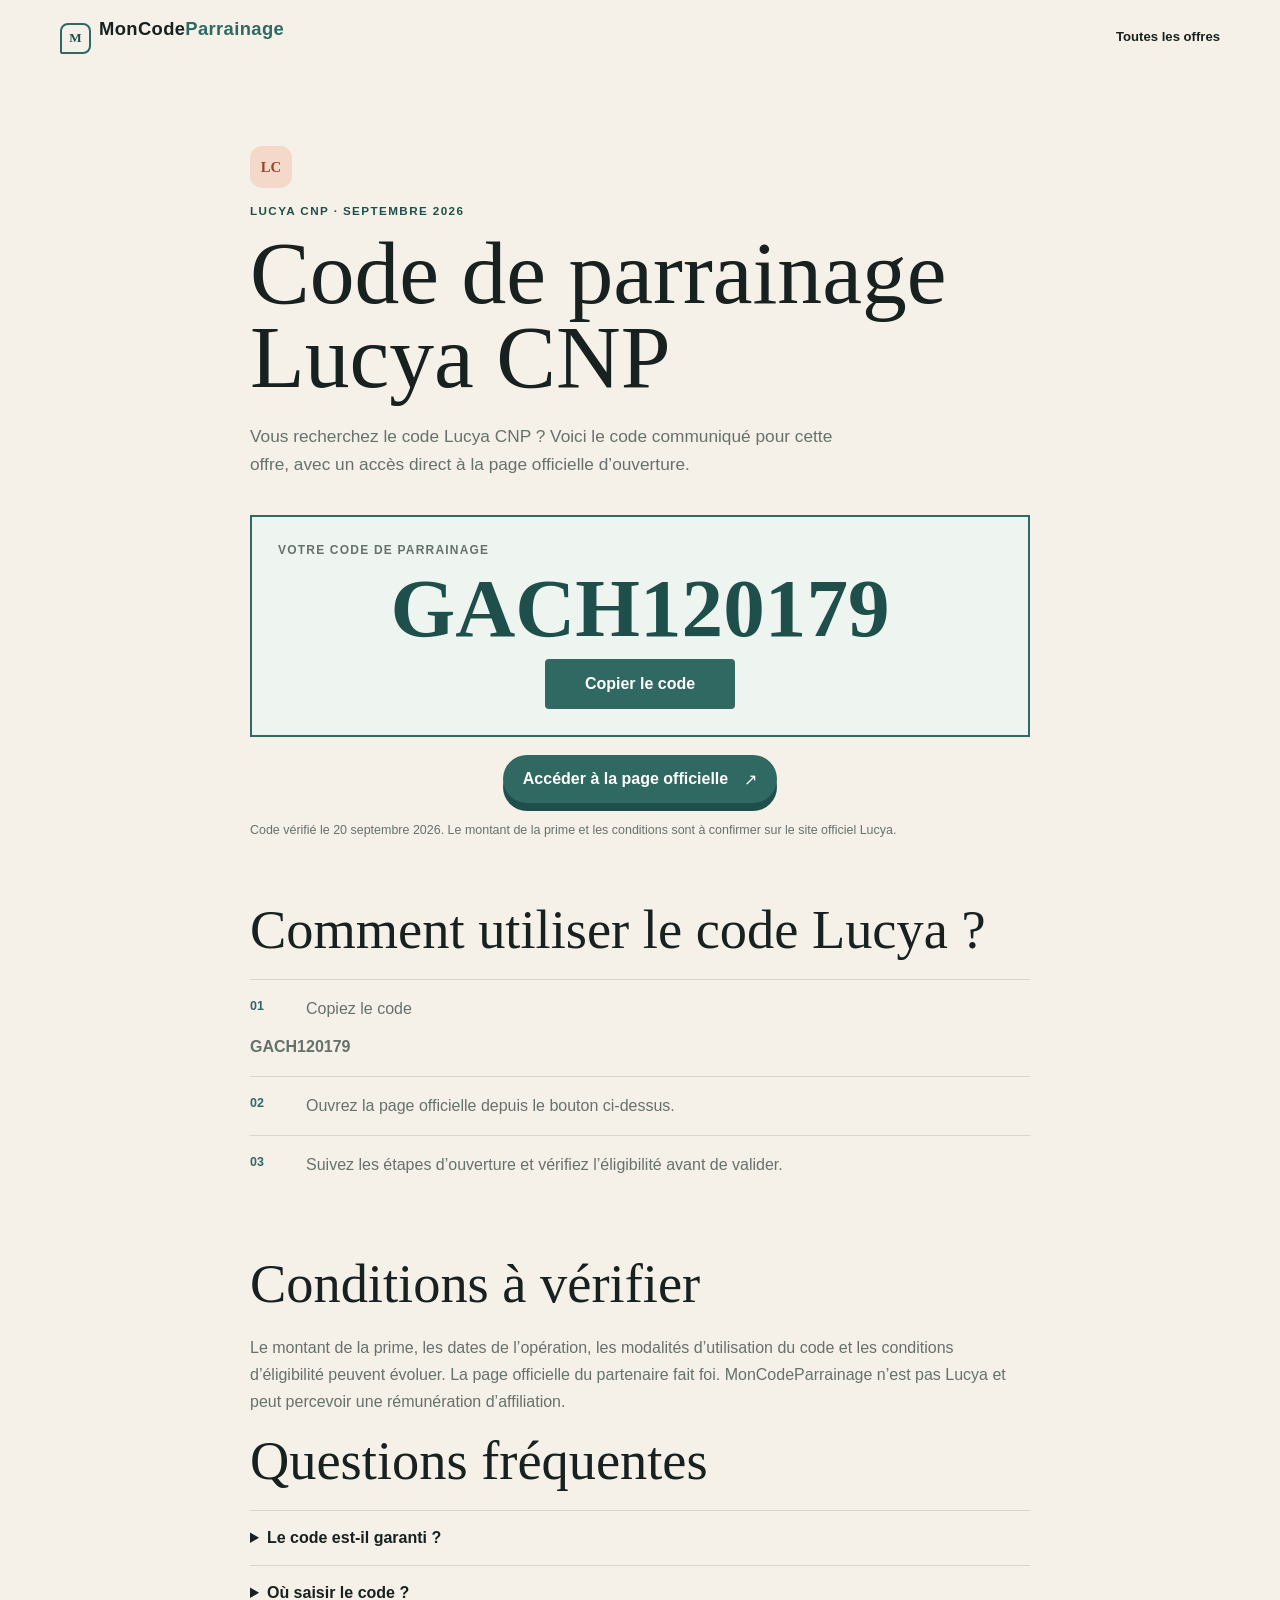
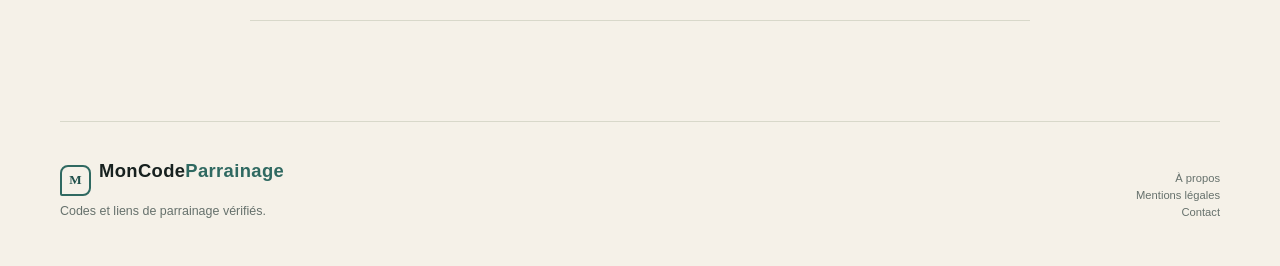
==== code-lucya-cnp/index.html @ 613544d9 "Initial version du site" ====
<!doctype html>
<html lang="fr">
  <head>
    <meta charset="utf-8">
    <meta name="viewport" content="width=device-width, initial-scale=1">
    <title>Code Lucya CNP septembre 2026 : GACH120179 | MonCodeParrainage</title>
    <meta name="description" content="Code de parrainage Lucya CNP : GACH120179. Vérifiez les conditions de septembre 2026 et accédez directement à la page officielle.">
    <meta name="robots" content="index, follow">
    <link rel="canonical" href="https://moncodeparrainage.fr/code-lucya-cnp/">
    <meta property="og:type" content="article">
    <meta property="og:title" content="Code Lucya CNP septembre 2026 : GACH120179">
    <meta property="og:description" content="Le code de parrainage Lucya CNP et le lien officiel, avec les conditions à vérifier.">
    <meta property="og:url" content="https://moncodeparrainage.fr/code-lucya-cnp/">
    <link rel="stylesheet" href="../styles.css?v=2">
    <script src="../offer-page.js" defer></script>
    <script type="application/ld+json">{"@context":"https://schema.org","@type":"WebPage","name":"Code Lucya CNP septembre 2026","url":"https://moncodeparrainage.fr/code-lucya-cnp/","dateModified":"2026-09-20","inLanguage":"fr-FR"}</script>
  </head>
  <body>
    <header class="site-header"><a class="brand" href="../" aria-label="MonCodeParrainage, accueil">MonCode<span>Parrainage</span></a><nav aria-label="Navigation principale"><a href="../#offres">Toutes les offres</a></nav></header>
    <main class="detail-main">
      <article class="detail-article">
        <span class="partner-mark partner-mark--lucya" aria-hidden="true">LC</span><p class="eyebrow">Lucya CNP · Septembre 2026</p>
        <h1>Code de parrainage Lucya CNP</h1>
        <p class="detail-intro">Vous recherchez le code Lucya CNP ? Voici le code communiqué pour cette offre, avec un accès direct à la page officielle d’ouverture.</p>
        <section class="code-hero" aria-labelledby="code-title"><p id="code-title" class="code-hero__label">Votre code de parrainage</p><strong>GACH120179</strong><button type="button" data-copy-code="GACH120179">Copier le code</button></section>
        <a class="button button--primary detail-cta" href="https://www.assurancevie.com/informations/ouvrir-un-contrat.html?utm_source=Parrainage_Espace-client&utm_medium=Espace-client&utm_campaign=Parrainage_Espace-client" rel="sponsored noopener" target="_blank">Accéder à la page officielle <span aria-hidden="true">↗</span></a>
        <p class="update-note">Code vérifié le <time datetime="2026-09-20">20 septembre 2026</time>. Le montant de la prime et les conditions sont à confirmer sur le site officiel Lucya.</p>
        <h2>Comment utiliser le code Lucya ?</h2>
        <ol class="detail-steps"><li>Copiez le code <strong>GACH120179</strong>.</li><li>Ouvrez la page officielle depuis le bouton ci-dessus.</li><li>Suivez les étapes d’ouverture et vérifiez l’éligibilité avant de valider.</li></ol>
        <h2>Conditions à vérifier</h2>
        <p>Le montant de la prime, les dates de l’opération, les modalités d’utilisation du code et les conditions d’éligibilité peuvent évoluer. La page officielle du partenaire fait foi. MonCodeParrainage n’est pas Lucya et peut percevoir une rémunération d’affiliation.</p>
        <section class="faq-list detail-faq" aria-labelledby="faq-title"><h2 id="faq-title">Questions fréquentes</h2><details><summary>Le code est-il garanti ?</summary><p>Non. Le code est communiqué à titre informatif et doit être accepté par Lucya selon les conditions en vigueur.</p></details><details><summary>Où saisir le code ?</summary><p>Suivez la procédure sur la page officielle Lucya. Le partenaire indiquera le moment où le code peut être utilisé.</p></details></section>
      </article>
    </main>
    <footer class="site-footer"><div><a class="brand" href="../">MonCode<span>Parrainage</span></a><p>Codes et liens de parrainage vérifiés.</p></div><div class="footer-meta"><a href="../a-propos/">À propos</a><a href="../mentions-legales/">Mentions légales</a><a href="../contact/">Contact</a></div></footer>
  </body>
</html>
---- styles.css ----
:root {
  --ink: #17211f;
  --muted: #66716c;
  --paper: #f5f1e8;
  --surface: #fffdf8;
  --line: #d8d8ca;
  --accent: #2f6961;
  --accent-dark: #1f4f4a;
  --mint: #dce9dd;
  --max-width: 1160px;
  font-family: "Trebuchet MS", "Segoe UI", sans-serif;
  color: var(--ink);
  background: var(--paper);
  font-synthesis: none;
}

* { box-sizing: border-box; }
html { scroll-behavior: smooth; }
body { margin: 0; background: var(--paper); }
a { color: inherit; }
.site-header, main > section, .site-footer { width: min(calc(100% - 40px), var(--max-width)); margin-inline: auto; }
.site-header { display: flex; align-items: center; justify-content: space-between; min-height: 72px; }
.brand { color: var(--ink); font-size: 1.15rem; font-weight: 800; letter-spacing: .02em; text-decoration: none; }
.brand::before { display: inline-grid; width: 27px; height: 27px; margin-right: 8px; place-items: center; border: 2px solid var(--accent); border-radius: 8px 8px 8px 2px; color: var(--accent-dark); content: "M"; font-family: Georgia, serif; font-size: .82rem; vertical-align: -7px; }
.brand span { color: var(--accent); }
nav a { font-size: .82rem; font-weight: 700; text-decoration: none; }
.eyebrow { margin: 0 0 14px; color: var(--accent-dark); font-size: .73rem; font-weight: 800; letter-spacing: .12em; text-transform: uppercase; }
h1, h2, h3, p { margin-top: 0; }
h1, h2 { font-family: Georgia, serif; font-weight: 400; letter-spacing: 0; }
h1 { max-width: 720px; margin-bottom: 22px; font-size: clamp(2.6rem, 10vw, 5.8rem); line-height: .94; }
h2 { margin-bottom: 0; font-size: clamp(2.25rem, 6vw, 4.4rem); line-height: .98; }
h3 { margin-bottom: 8px; font-size: 1.02rem; }
.hero { display: grid; gap: 50px; min-height: min(650px, calc(100vh - 72px)); align-content: center; padding-block: 72px 64px; }
.hero__lead { max-width: 470px; margin-bottom: 30px; color: var(--muted); font-size: 1.05rem; line-height: 1.55; }
.button { display: inline-flex; align-items: center; justify-content: center; min-height: 48px; padding: 0 20px; border: 0; border-radius: 999px; font-weight: 800; text-decoration: none; }
.button--primary { gap: 16px; color: #fff; background: var(--accent); box-shadow: 0 8px 0 var(--accent-dark); }
.button--primary:hover, .button--primary:focus-visible { background: var(--accent-dark); }
.button--primary:active { transform: translateY(3px); box-shadow: 0 5px 0 var(--accent-dark); }
.hero__path { display: flex; flex-wrap: wrap; gap: 12px 24px; padding-top: 20px; border-top: 1px solid var(--line); color: var(--muted); font-size: .82rem; }
.hero__path span { display: flex; gap: 8px; align-items: center; }
.hero__path b { color: var(--accent); font-size: .7rem; }
.offers-section { padding-block: 80px; }
.section-heading { display: flex; flex-direction: column; align-items: center; gap: 14px; margin-bottom: 30px; text-align: center; }
.section-heading__note { margin-bottom: 5px; color: var(--muted); font-size: .77rem; line-height: 1.45; text-align: center; }
.offers-grid { display: grid; gap: 14px; }
.offer-card { display: flex; min-height: 310px; flex-direction: column; align-items: stretch; justify-content: space-between; padding: 24px; background: var(--surface); border: 1px solid var(--line); text-align: left; }
.offer-card__top { display: flex; align-items: start; justify-content: space-between; gap: 16px; }
.offer-card__top { width: 100%; }
.offer-card__top > div { flex: 1; }
.partner-mark { display: inline-grid; width: 42px; height: 42px; margin-bottom: 16px; place-items: center; border-radius: 12px; background: var(--mint); color: var(--ink); font-family: Georgia, serif; font-size: .92rem; font-weight: 700; }
.partner-mark--lucya { background: #f4d8ca; color: #9c432f; }
.partner-mark--boursorama { background: #d8e4f4; color: #234d80; }
.partner-mark--fortuneo { background: #e8d9ed; color: #6b3b78; }
.offer-card__name { margin-bottom: 5px; font-family: Georgia, serif; font-size: 1.85rem; }
.offer-card__category { margin: 0; color: var(--muted); font-size: .75rem; }
.offer-card__number { margin: 28px 0 8px; color: var(--accent-dark); font-family: Georgia, serif; font-size: 2.15rem; line-height: 1; }
.offer-card__period { margin-bottom: 16px; color: var(--accent-dark); font-size: .72rem; font-weight: 800; }
.offer-card__description, .offer-card__conditions { max-width: 290px; color: var(--muted); font-size: .84rem; line-height: 1.5; }
.offer-card__conditions { margin-bottom: 18px; font-size: .73rem; }
.offer-card__code-panel { display: flex; width: 100%; min-height: 76px; flex-direction: column; align-items: center; justify-content: center; gap: 8px; margin: auto 0 18px; padding: 12px 14px; border: 2px dashed var(--accent); background: #eef5f0; text-align: center; }
.offer-card__code-label { color: var(--muted); font-size: .68rem; font-weight: 800; text-transform: uppercase; }
.offer-card__code { color: var(--accent-dark); font-family: Georgia, serif; font-size: clamp(1.35rem, 6vw, 2rem); text-align: center; overflow-wrap: anywhere; }
.offer-card__action { display: flex; width: min(100%, 230px); min-height: 46px; align-items: center; justify-content: center; margin-inline: auto; padding: 0 14px; border: 1px solid var(--accent); border-radius: 4px; background: var(--accent); color: #fff; font: inherit; font-size: .78rem; font-weight: 800; text-align: center; text-decoration: none; }
.offer-card__action:not([aria-disabled="true"]):hover, .offer-card__action:not([aria-disabled="true"]):focus-visible { background: var(--accent-dark); border-color: var(--accent-dark); }
.offer-card__action[aria-disabled="true"] { cursor: not-allowed; opacity: .55; }
.offer-card__details { display: block; margin-top: 10px; color: var(--muted); font-size: .72rem; text-align: center; }
.code-button { display: block; width: 100%; min-height: 42px; margin: 10px auto 0; padding: 5px 8px; border: 1px solid var(--accent); border-radius: 4px; background: transparent; color: var(--accent-dark); font: inherit; font-size: .78rem; font-weight: 800; text-decoration: none; cursor: pointer; }
.code-button:hover, .code-button:focus-visible { background: var(--accent); color: #fff; }
.notice { padding: 20px; border: 1px solid var(--line); color: var(--muted); }
.trust-strip { display: grid; gap: 1px; padding-block: 1px; background: var(--ink); }
.trust-strip > div { display: flex; flex-direction: column; gap: 7px; padding: 22px 18px; background: var(--mint); }
.trust-strip strong { font-family: Georgia, serif; font-size: 1.35rem; font-weight: 400; }
.trust-strip span { color: var(--muted); font-size: .8rem; }
.how-section { padding-block: 100px; }
.steps { display: grid; gap: 0; margin: 38px 0 0; padding: 0; list-style: none; }
.steps li { display: flex; gap: 22px; padding: 20px 0; border-top: 1px solid var(--line); }
.steps li > span { color: var(--accent); font-size: .75rem; font-weight: 800; }
.steps p { margin-bottom: 0; color: var(--muted); font-size: .85rem; line-height: 1.45; }
.faq-section { display: grid; gap: 40px; padding-block: 80px; border-top: 1px solid var(--line); }
.faq-list details { padding: 18px 0; border-top: 1px solid var(--line); }
.faq-list details:last-child { border-bottom: 1px solid var(--line); }
summary { cursor: pointer; font-weight: 800; }
.faq-list p { max-width: 560px; margin: 15px 0 2px; color: var(--muted); font-size: .88rem; line-height: 1.55; }
.detail-main { width: min(calc(100% - 40px), 780px); margin-inline: auto; padding-block: 74px 100px; }
.detail-article h1 { max-width: 760px; margin-bottom: 24px; font-size: clamp(2.7rem, 9vw, 5.6rem); }
.detail-article h2 { margin-top: 64px; margin-bottom: 22px; font-size: clamp(2rem, 5vw, 3.4rem); }
.detail-intro { max-width: 620px; margin-bottom: 36px; color: var(--muted); font-size: 1.08rem; line-height: 1.6; }
.code-hero { display: flex; flex-direction: column; gap: 13px; margin-block: 30px 18px; padding: 26px; border: 2px solid var(--accent); background: #eef5f0; }
.code-hero__label { margin: 0; color: var(--muted); font-size: .75rem; font-weight: 800; letter-spacing: .1em; text-transform: uppercase; }
.code-hero strong { color: var(--accent-dark); font-family: Georgia, serif; font-size: clamp(2.8rem, 14vw, 5.2rem); line-height: .92; text-align: center; white-space: nowrap; }
.code-hero span { color: var(--muted); font-size: .9rem; }
.code-hero button { width: fit-content; min-width: 190px; min-height: 50px; margin-inline: auto; padding-inline: 18px; border: 0; border-radius: 4px; background: var(--accent); color: #fff; font: inherit; font-weight: 800; cursor: pointer; }
.code-hero button:hover, .code-hero button:focus-visible { background: var(--accent-dark); }
.code-hero--link strong { font-size: clamp(2rem, 9vw, 4rem); }
.detail-cta { display: flex; width: fit-content; margin: 0 auto 18px; }
.update-note { color: var(--muted); font-size: .78rem; line-height: 1.5; }
.detail-steps { display: grid; gap: 0; margin: 0; padding: 0; list-style: none; counter-reset: detail-step; }
.detail-steps li { display: grid; grid-template-columns: 42px 1fr; gap: 14px; padding: 17px 0; border-top: 1px solid var(--line); color: var(--muted); line-height: 1.5; counter-increment: detail-step; }
.detail-steps li::before { color: var(--accent); content: counter(detail-step, decimal-leading-zero); font-size: .78rem; font-weight: 800; }
.detail-article > p:not(.eyebrow):not(.detail-intro):not(.update-note) { color: var(--muted); line-height: 1.7; }
.detail-faq { margin-top: 20px; }
.detail-faq h2 { margin-top: 0; }
.footer-meta a { text-decoration: none; }
.site-footer { display: flex; flex-direction: column; gap: 30px; padding-block: 38px 48px; border-top: 1px solid var(--line); }
.site-footer p { margin: 8px 0 0; color: var(--muted); font-size: .78rem; }
.footer-meta { display: flex; flex-direction: column; gap: 5px; color: var(--muted); font-size: .7rem; }
:focus-visible { outline: 3px solid var(--accent); outline-offset: 4px; }
@media (min-width: 700px) {
  .site-header, main > section, .site-footer { width: min(calc(100% - 80px), var(--max-width)); }
  .hero { grid-template-columns: 1.1fr .9fr; align-items: end; }
  .hero__path { align-self: end; flex-direction: column; padding: 20px 0 0 24px; border-top: 0; border-left: 1px solid var(--line); }
  .offers-grid { grid-template-columns: repeat(3, 1fr); }
  .trust-strip { grid-template-columns: repeat(3, 1fr); }
  .how-section { max-width: 850px; margin-inline: auto; }
  .faq-section { grid-template-columns: .7fr 1.3fr; }
  .site-footer { flex-direction: row; align-items: end; justify-content: space-between; }
  .footer-meta { text-align: right; }
  .detail-main { width: min(calc(100% - 80px), 780px); }
}
@media (prefers-reduced-motion: reduce) { html { scroll-behavior: auto; } *, *::before, *::after { transition-duration: .01ms !important; animation-duration: .01ms !important; } }
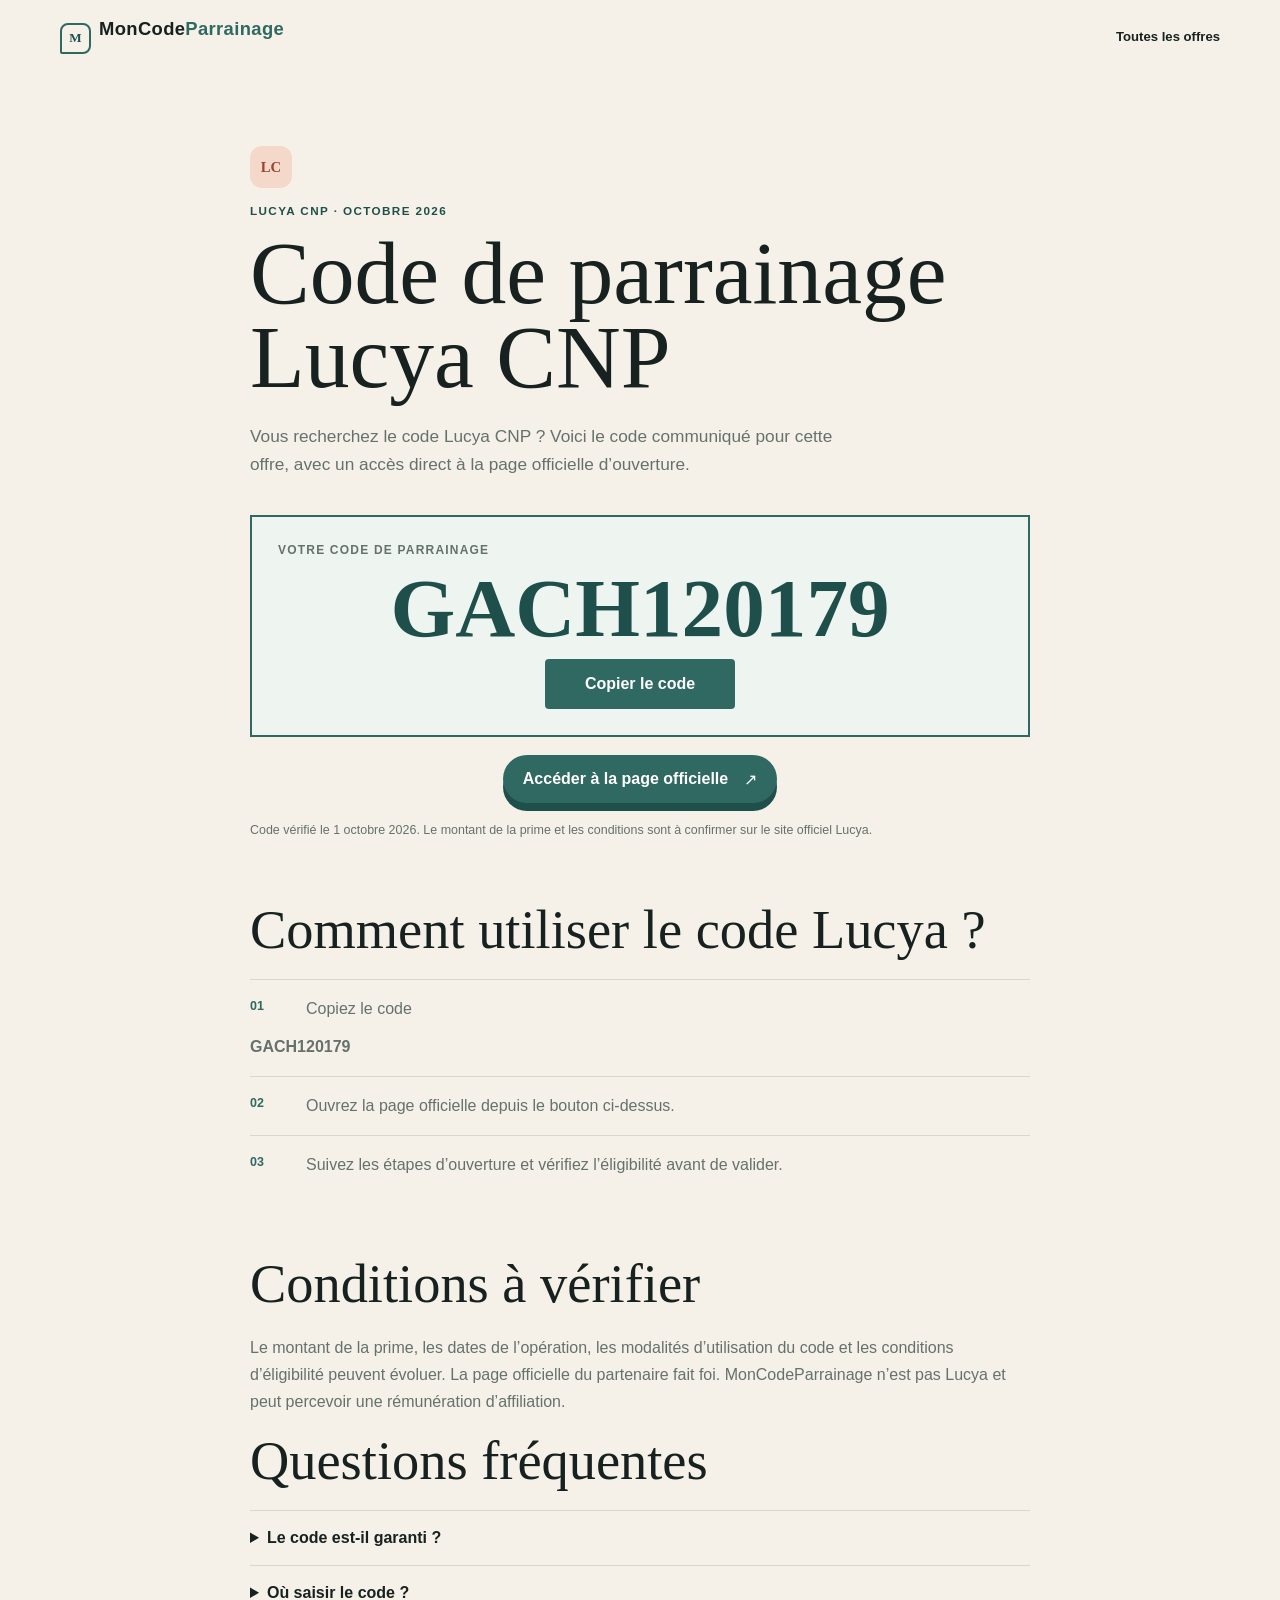
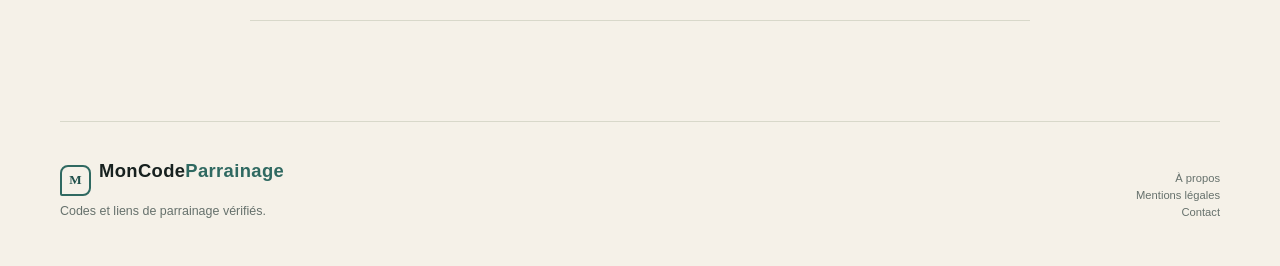
==== commit 791b7218: "chore: actualiser les dates des offres" ====
--- a/code-lucya-cnp/index.html
+++ b/code-lucya-cnp/index.html
@@ -3,28 +3,28 @@
   <head>
     <meta charset="utf-8">
     <meta name="viewport" content="width=device-width, initial-scale=1">
-    <title>Code Lucya CNP septembre 2026 : GACH120179 | MonCodeParrainage</title>
-    <meta name="description" content="Code de parrainage Lucya CNP : GACH120179. Vérifiez les conditions de septembre 2026 et accédez directement à la page officielle.">
+    <title>Code Lucya CNP octobre 2026 : GACH120179 | MonCodeParrainage</title>
+    <meta name="description" content="Code de parrainage Lucya CNP : GACH120179. Vérifiez les conditions de octobre 2026 et accédez directement à la page officielle.">
     <meta name="robots" content="index, follow">
     <link rel="canonical" href="https://moncodeparrainage.fr/code-lucya-cnp/">
     <meta property="og:type" content="article">
-    <meta property="og:title" content="Code Lucya CNP septembre 2026 : GACH120179">
+    <meta property="og:title" content="Code Lucya CNP octobre 2026 : GACH120179">
     <meta property="og:description" content="Le code de parrainage Lucya CNP et le lien officiel, avec les conditions à vérifier.">
     <meta property="og:url" content="https://moncodeparrainage.fr/code-lucya-cnp/">
     <link rel="stylesheet" href="../styles.css?v=2">
     <script src="../offer-page.js" defer></script>
-    <script type="application/ld+json">{"@context":"https://schema.org","@type":"WebPage","name":"Code Lucya CNP septembre 2026","url":"https://moncodeparrainage.fr/code-lucya-cnp/","dateModified":"2026-09-20","inLanguage":"fr-FR"}</script>
+    <script type="application/ld+json">{"@context":"https://schema.org","@type":"WebPage","name":"Code Lucya CNP octobre 2026","url":"https://moncodeparrainage.fr/code-lucya-cnp/","dateModified":"2026-10-01","inLanguage":"fr-FR"}</script>
   </head>
   <body>
     <header class="site-header"><a class="brand" href="../" aria-label="MonCodeParrainage, accueil">MonCode<span>Parrainage</span></a><nav aria-label="Navigation principale"><a href="../#offres">Toutes les offres</a></nav></header>
     <main class="detail-main">
       <article class="detail-article">
-        <span class="partner-mark partner-mark--lucya" aria-hidden="true">LC</span><p class="eyebrow">Lucya CNP · Septembre 2026</p>
+        <span class="partner-mark partner-mark--lucya" aria-hidden="true">LC</span><p class="eyebrow">Lucya CNP · octobre 2026</p>
         <h1>Code de parrainage Lucya CNP</h1>
         <p class="detail-intro">Vous recherchez le code Lucya CNP ? Voici le code communiqué pour cette offre, avec un accès direct à la page officielle d’ouverture.</p>
         <section class="code-hero" aria-labelledby="code-title"><p id="code-title" class="code-hero__label">Votre code de parrainage</p><strong>GACH120179</strong><button type="button" data-copy-code="GACH120179">Copier le code</button></section>
         <a class="button button--primary detail-cta" href="https://www.assurancevie.com/informations/ouvrir-un-contrat.html?utm_source=Parrainage_Espace-client&utm_medium=Espace-client&utm_campaign=Parrainage_Espace-client" rel="sponsored noopener" target="_blank">Accéder à la page officielle <span aria-hidden="true">↗</span></a>
-        <p class="update-note">Code vérifié le <time datetime="2026-09-20">20 septembre 2026</time>. Le montant de la prime et les conditions sont à confirmer sur le site officiel Lucya.</p>
+        <p class="update-note">Code vérifié le <time datetime="2026-10-01">1 octobre 2026</time>. Le montant de la prime et les conditions sont à confirmer sur le site officiel Lucya.</p>
         <h2>Comment utiliser le code Lucya ?</h2>
         <ol class="detail-steps"><li>Copiez le code <strong>GACH120179</strong>.</li><li>Ouvrez la page officielle depuis le bouton ci-dessus.</li><li>Suivez les étapes d’ouverture et vérifiez l’éligibilité avant de valider.</li></ol>
         <h2>Conditions à vérifier</h2>
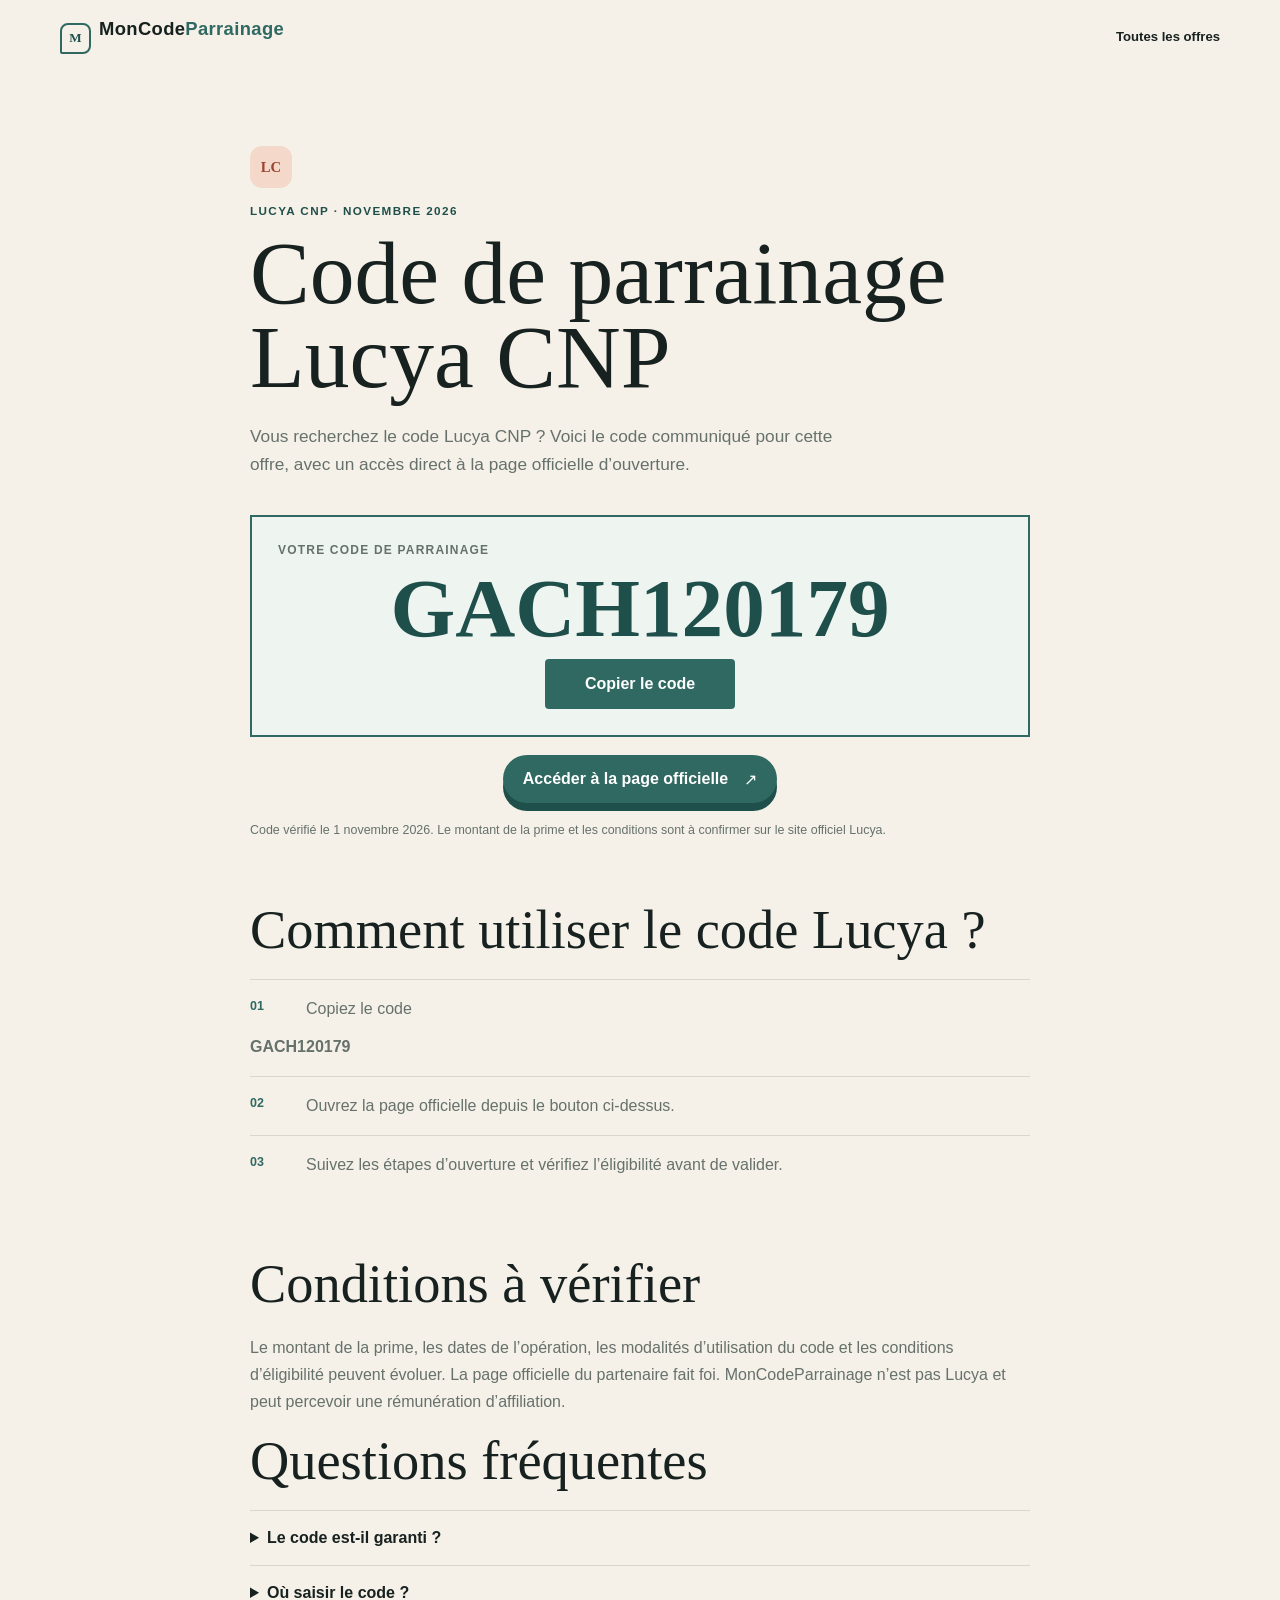
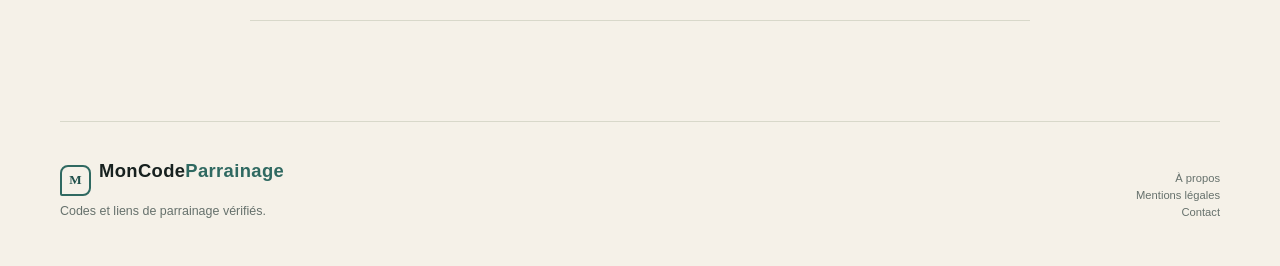
==== commit 5aa63ac3: "chore: actualiser les dates des offres" ====
--- a/code-lucya-cnp/index.html
+++ b/code-lucya-cnp/index.html
@@ -3,28 +3,28 @@
   <head>
     <meta charset="utf-8">
     <meta name="viewport" content="width=device-width, initial-scale=1">
-    <title>Code Lucya CNP octobre 2026 : GACH120179 | MonCodeParrainage</title>
-    <meta name="description" content="Code de parrainage Lucya CNP : GACH120179. Vérifiez les conditions de octobre 2026 et accédez directement à la page officielle.">
+    <title>Code Lucya CNP novembre 2026 : GACH120179 | MonCodeParrainage</title>
+    <meta name="description" content="Code de parrainage Lucya CNP : GACH120179. Vérifiez les conditions de novembre 2026 et accédez directement à la page officielle.">
     <meta name="robots" content="index, follow">
     <link rel="canonical" href="https://moncodeparrainage.fr/code-lucya-cnp/">
     <meta property="og:type" content="article">
-    <meta property="og:title" content="Code Lucya CNP octobre 2026 : GACH120179">
+    <meta property="og:title" content="Code Lucya CNP novembre 2026 : GACH120179">
     <meta property="og:description" content="Le code de parrainage Lucya CNP et le lien officiel, avec les conditions à vérifier.">
     <meta property="og:url" content="https://moncodeparrainage.fr/code-lucya-cnp/">
     <link rel="stylesheet" href="../styles.css?v=2">
     <script src="../offer-page.js" defer></script>
-    <script type="application/ld+json">{"@context":"https://schema.org","@type":"WebPage","name":"Code Lucya CNP octobre 2026","url":"https://moncodeparrainage.fr/code-lucya-cnp/","dateModified":"2026-10-01","inLanguage":"fr-FR"}</script>
+    <script type="application/ld+json">{"@context":"https://schema.org","@type":"WebPage","name":"Code Lucya CNP novembre 2026","url":"https://moncodeparrainage.fr/code-lucya-cnp/","dateModified":"2026-11-01","inLanguage":"fr-FR"}</script>
   </head>
   <body>
     <header class="site-header"><a class="brand" href="../" aria-label="MonCodeParrainage, accueil">MonCode<span>Parrainage</span></a><nav aria-label="Navigation principale"><a href="../#offres">Toutes les offres</a></nav></header>
     <main class="detail-main">
       <article class="detail-article">
-        <span class="partner-mark partner-mark--lucya" aria-hidden="true">LC</span><p class="eyebrow">Lucya CNP · octobre 2026</p>
+        <span class="partner-mark partner-mark--lucya" aria-hidden="true">LC</span><p class="eyebrow">Lucya CNP · novembre 2026</p>
         <h1>Code de parrainage Lucya CNP</h1>
         <p class="detail-intro">Vous recherchez le code Lucya CNP ? Voici le code communiqué pour cette offre, avec un accès direct à la page officielle d’ouverture.</p>
         <section class="code-hero" aria-labelledby="code-title"><p id="code-title" class="code-hero__label">Votre code de parrainage</p><strong>GACH120179</strong><button type="button" data-copy-code="GACH120179">Copier le code</button></section>
         <a class="button button--primary detail-cta" href="https://www.assurancevie.com/informations/ouvrir-un-contrat.html?utm_source=Parrainage_Espace-client&utm_medium=Espace-client&utm_campaign=Parrainage_Espace-client" rel="sponsored noopener" target="_blank">Accéder à la page officielle <span aria-hidden="true">↗</span></a>
-        <p class="update-note">Code vérifié le <time datetime="2026-10-01">1 octobre 2026</time>. Le montant de la prime et les conditions sont à confirmer sur le site officiel Lucya.</p>
+        <p class="update-note">Code vérifié le <time datetime="2026-11-01">1 novembre 2026</time>. Le montant de la prime et les conditions sont à confirmer sur le site officiel Lucya.</p>
         <h2>Comment utiliser le code Lucya ?</h2>
         <ol class="detail-steps"><li>Copiez le code <strong>GACH120179</strong>.</li><li>Ouvrez la page officielle depuis le bouton ci-dessus.</li><li>Suivez les étapes d’ouverture et vérifiez l’éligibilité avant de valider.</li></ol>
         <h2>Conditions à vérifier</h2>
